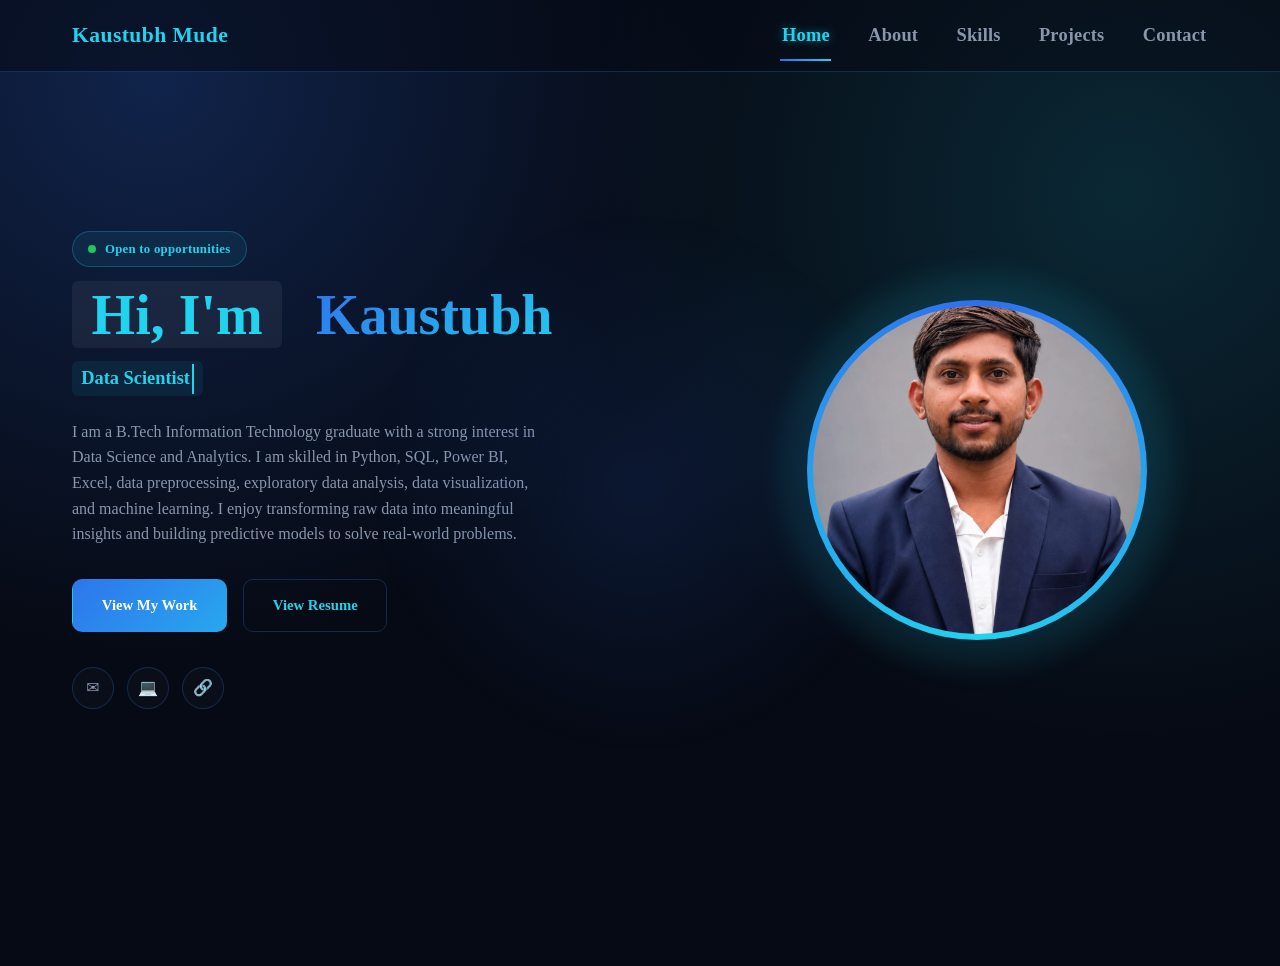
==== index.html @ b65ebd41 "Initial commit: Kaustubh Mude portfolio website" ====
<!DOCTYPE html>
<html lang="en">

<head>
    <meta charset="UTF-8">
    <meta name="viewport" content="width=device-width, initial-scale=1.0">
    <title>Kaustubh Mude | Aspiring Data Scientist & Data Analyst</title>
    <link rel="preconnect" href="https://fonts.googleapis.com">
    <link rel="preconnect" href="https://fonts.gstatic.com" crossorigin>
    <link href="https://fonts.googleapis.com/css2?family=Poppins:wght@400;500;600;700;800&family=Inter:wght@400;500;600;700&display=swap" rel="stylesheet">
    <link rel="stylesheet" href="style.css">
    <style>
      /* Ensure the hero photo is perfectly centered inside the ring */
      .hero-visual{
        width:100%;
      }
      .photo-ring-wrap{
        display:flex;
        align-items:center;
        justify-content:center;
        width:100%;
      }
      .photo-ring-inner img{
        width:100%;
        height:100%;
        object-fit:cover;
        object-position:center center;
      }
    </style>
</head>

<body>

    <!-- Cursor spotlight glow -->
    <div class="spotlight-cursor" id="spotlightCursor"></div>

    <!-- Navigation -->
    <nav class="topnav">
        <div class="nav-inner">

            <div class="logo">
                Kaustubh Mude<span></span>
            </div>

            <button class="nav-toggle" id="navToggle" aria-label="Menu">
                <span></span>
                <span></span>
                <span></span>
            </button>

            <div class="nav-links" id="navLinks">
                <a href="index.html" class="active">Home</a>
                <a href="about.html">About</a>
                <a href="skills.html">Skills</a>
                <a href="projects.html">Projects</a>
                <a href="contact.html">Contact</a>
            </div>

        </div>
    </nav>

    <!-- Hero Section -->
    <div class="page">

        <section class="hero-split">

            <!-- Left Section -->
            <div class="hero-text">

                <div class="status-badge">
                    <span class="status-dot"></span>
                    Open to opportunities
                </div>

                <h1>
                    <span class="hl">Hi, I'm</span>
                    <span class="hl grad">Kaustubh</span>
                </h1>

                <div class="role">
                    <span class="role-type" id="roleType"></span>
                </div>

                <p class="tag">
                    I am a B.Tech Information Technology graduate with a strong interest in Data Science and Analytics. I am skilled in Python, SQL, Power BI, Excel, data preprocessing, exploratory data analysis, data visualization, and machine learning. I enjoy transforming raw data into meaningful insights and building predictive models to solve real-world problems.
                </p>

                               <div class="hero-btns">

                    <a href="projects.html" class="btn btn-primary btn-magnetic">
                        View My Work
                    </a>

                    <a href="Kaustubh_Mude_Resume.pdf"
                        class="btn btn-ghost btn-magnetic"
                        target="_blank"
                        rel="noopener">
                        View Resume
                    </a>

                </div>

                <div class="mini-terminal">
                    <div class="terminal-dots"><span></span><span></span><span></span></div>
                    <div class="terminal-body" id="terminalBody"></div>
                </div>

                <div class="social-row">

                    <a href="mailto:kaustubhmude@05gmail.com" title="Email">
                        ✉️
                    </a>

                    <a href="https://github.com/kaustubhmude"
                        target="_blank"
                        rel="noopener"
                        title="GitHub">
                        💻
                    </a>

                    <a href="https://www.linkedin.com/in/kaustubhmude/"
                        target="_blank"
                        rel="noopener"
                        title="LinkedIn">
                        🔗
                    </a>

                </div>

            </div>

            <!-- Right Section -->
            <div class="hero-visual">

                <div class="photo-ring-wrap">
                    <div class="photo-ring">
                        <div class="photo-ring-inner">
                            <img src="profile.jpeg" alt="Kaustubh Mude">
                        </div>
                    </div>
                </div>

            </div>

        </section>

    </div>

    <!-- Footer -->
    <footer>
    </footer>

    <!-- Scripts -->
    <script>
        // Mobile nav toggle
        const toggle = document.getElementById("navToggle");
        const links = document.getElementById("navLinks");

        toggle.addEventListener("click", () => {
            links.classList.toggle("open");
            toggle.classList.toggle("open");
        });

        // Cursor spotlight glow
        const spotlight = document.getElementById('spotlightCursor');
        document.addEventListener('mousemove', (e) => {
            spotlight.style.setProperty('--x', e.clientX + 'px');
            spotlight.style.setProperty('--y', e.clientY + 'px');
        });

        // Magnetic buttons
        document.querySelectorAll('.btn-magnetic').forEach(btn => {
            btn.addEventListener('mousemove', (e) => {
                const rect = btn.getBoundingClientRect();
                const x = e.clientX - rect.left - rect.width / 2;
                const y = e.clientY - rect.top - rect.height / 2;
                btn.style.transform = `translate(${x * 0.15}px, ${y * 0.3}px)`;
            });
            btn.addEventListener('mouseleave', () => {
                btn.style.transform = 'translate(0, 0)';
            });
        });

        // Typewriter role-switcher
        const roles = ["Data Scientist", "Data Analyst", "Python Developer", "Machine Learning Engineer","Data Engineer"];
        const roleEl = document.getElementById('roleType');
        let roleIndex = 0, charIndex = 0, deleting = false;

        function typeRole() {
            const current = roles[roleIndex];
            if (!deleting) {
                roleEl.textContent = current.slice(0, charIndex + 1);
                charIndex++;
                if (charIndex === current.length) {
                    deleting = true;
                    setTimeout(typeRole, 1400);
                    return;
                }
            } else {
                roleEl.textContent = current.slice(0, charIndex - 1);
                charIndex--;
                if (charIndex === 0) {
                    deleting = false;
                    roleIndex = (roleIndex + 1) % roles.length;
                }
            }
            setTimeout(typeRole, deleting ? 45 : 90);
        }
        typeRole();
    </script>

</body>

</html>
---- style.css ----
*,*::before,*::after{box-sizing:border-box;margin:0;padding:0;}
:root{
  --bg:#060a14;
  --card:rgba(15,22,40,0.65);
  --border:rgba(59,130,246,0.25);
  --blue:#2F6FED;
  --cyan:#22d3ee;
  --text:#22d3ee;
  --muted:#8996ac;
  --grad:linear-gradient(135deg,#2F6FED,#22d3ee);
  --grad-soft:linear-gradient(135deg,rgba(47,111,237,0.9),rgba(34,211,238,0.9));

  /* Typography Scale */
  --font-heading:'Times New Roman', system-ui, sans-serif;
  --font-body:'Times New Roman', system-ui, sans-serif;

  --fs-h1: clamp(2.1rem, 6vw, 3.5rem);
  --fs-h2: clamp(1.5rem, 4vw, 2rem);
  --fs-h3: clamp(1rem, 2.4vw, 1.15rem);
  --fs-body: clamp(0.92rem, 1.6vw, 1rem);
  --fs-small: 0.875rem;
  --fs-xsmall: 0.75rem;

  --fw-bold: 700;
  --fw-semibold: 600;
  --fw-regular: 400;

  /* Fluid spacing — tightened so sections don't feel too far apart while scrolling */
  --space-section: clamp(2rem, 4vw, 3rem);
  --space-card: clamp(1.4rem, 3vw, 2.2rem);

  /* Motion */
  --ease: cubic-bezier(.4,0,.2,1);
}

h1, h2, h3, h4, .logo, .role, .edu-degree, .card h3{
  font-family: var(--font-heading);
}

p, a, span, li, .tag, .muted{
  font-family: var(--font-body);
}

h1{ font-size: var(--fs-h1); font-weight: var(--fw-bold); }
h2{ font-size: var(--fs-h2); font-weight: var(--fw-bold); }
h3{ font-size: var(--fs-h3); font-weight: var(--fw-semibold); }
p, body{ font-size: var(--fs-body); font-weight: var(--fw-regular); }
.eyebrow, .card-tag, .edu-year{ font-size: var(--fs-xsmall); }

/* scroll-behavior set to auto — Lenis (JS) now handles smooth scrolling.
   Leaving this as "smooth" causes native + Lenis scroll to fight each other,
   producing jerky speed and inconsistent section gaps. */
html{scroll-behavior:auto;}

body{
  background:
    radial-gradient(circle at 12% 8%, rgba(47,111,237,0.25) 0%, transparent 40%),
    radial-gradient(circle at 88% 20%, rgba(34,211,238,0.15) 0%, transparent 40%),
    var(--bg);
  color:var(--text);
  font-family:'Times New Roman',system-ui,-apple-system,sans-serif;
  line-height:1.6;
  min-height:100vh;
  overflow-x:hidden;
}
::selection{background:var(--blue);color:#fff;}
a{color:inherit;}
img{max-width:100%;display:block;}

/* Respect reduced-motion preference */
@media (prefers-reduced-motion: reduce){
  *{ animation-duration:0.01ms !important; animation-iteration-count:1 !important; transition-duration:0.01ms !important; scroll-behavior:auto !important; }
}

/* ===== LENIS SMOOTH SCROLL SUPPORT ===== */
/* Lenis adds these classes/attributes to <html> — keep native overscroll
   from double-bouncing against Lenis's own inertia. */
html.lenis, html.lenis body{
  height:auto;
}
html.lenis.lenis-smooth{
  scroll-behavior:auto !important;
}
html.lenis.lenis-smooth [data-lenis-prevent]{
  overscroll-behavior:contain;
}
html.lenis.lenis-stopped{
  overflow:hidden;
}
/* Elements Lenis measures/transforms — avoids sub-pixel jitter during scroll */
.lenis iframe{
  pointer-events:none;
}

/* ===== TOP NAV ===== */
.topnav{
  position:fixed; top:0; left:0; width:100%; z-index:200;
  background:rgba(6,10,20,0.55);
  border-bottom:1px solid var(--border);
  backdrop-filter:blur(14px);
  -webkit-backdrop-filter:blur(14px);
}
.nav-inner{
  max-width:1200px; margin:0 auto;
  padding:1rem clamp(1.2rem, 4vw, 2rem);
  display:flex; align-items:center; justify-content:space-between;
}
.logo{ font-size:clamp(1.15rem,2.5vw,1.35rem); font-weight:800; letter-spacing:.02em; }
.logo span{ color:var(--cyan); }
.nav-links{ display:flex; gap:clamp(1.2rem,3vw,2.2rem); align-items:center; }
.nav-links a{
  text-decoration:none; color:var(--muted); font-weight:700; font-size:clamp(0.95rem,1.6vw,1.15rem);
  padding:.3rem .1rem; transition:color .2s var(--ease); position:relative; letter-spacing:.01em;
}
.nav-links a::after{
  content:''; position:absolute; left:0; bottom:-6px; width:0; height:2px;
  background:var(--grad); transition:width .25s var(--ease);
}
.nav-links a:hover{ color:var(--text); }
.nav-links a:hover::after{ width:100%; }
.nav-links a.active{ color:var(--cyan); }
.nav-links a.active::after{ width:100%; }

/* Animated hamburger -> X */
.nav-toggle{
  display:none; flex-direction:column; justify-content:center; gap:5px;
  width:40px; height:40px; background:none; border:none; cursor:pointer;
  padding:6px; position:relative; z-index:210;
}
.nav-toggle span{
  width:24px; height:2px; background:var(--text); border-radius:2px;
  transition:transform .3s var(--ease), opacity .3s var(--ease);
  transform-origin:center;
}
.nav-toggle.open span:nth-child(1){ transform:translateY(7px) rotate(45deg); }
.nav-toggle.open span:nth-child(2){ opacity:0; }
.nav-toggle.open span:nth-child(3){ transform:translateY(-7px) rotate(-45deg); }

/* ===== PAGE WRAPPER ===== */
.page{
  max-width:1200px; margin:0 auto;
  padding:110px clamp(1.2rem, 4vw, 2rem) var(--space-section);
}

/* ===== GLOW CARD (reused block) ===== */
.glow-card{
  background:var(--card);
  border:1px solid var(--border);
  border-radius:26px;
  padding:var(--space-card) clamp(1.4rem,4vw,2.2rem);
  backdrop-filter:blur(14px);
  -webkit-backdrop-filter:blur(14px);
  box-shadow:0 0 40px rgba(47,111,237,0.08);
}

/* ===== HOME / HERO ===== */
.hero-split{
  display:grid; grid-template-columns:1.15fr .85fr; gap:clamp(2rem,5vw,3rem);
  align-items:center; min-height:calc(100vh - 180px);
}
.hero-text .eyebrow{
  display:inline-block; color:var(--cyan); font-weight:700; font-size:.85rem;
  letter-spacing:.08em; text-transform:uppercase; margin-bottom:1rem;
}
.hero-text h1{
  font-size:clamp(2.1rem,6vw,3.5rem); font-weight:800; line-height:1.15;
}
.hero-text h1 .hl{
  background:rgba(255,255,255,0.06); padding:.05em .35em; border-radius:6px;
  box-decoration-break:clone; -webkit-box-decoration-break:clone;
}
.hero-text h1 .grad{
  background:var(--grad); -webkit-background-clip:text; background-clip:text; color:transparent;
}
.hero-text .role{
  display:inline-block; margin-top:.9rem; font-size:clamp(1rem,2vw,1.15rem); font-weight:700; color:var(--cyan);
  background:rgba(34,211,238,0.08); padding:.15em .5em; border-radius:6px;
  box-decoration-break:clone; -webkit-box-decoration-break:clone;
}
.hero-text p.tag{ margin-top:1.4rem; max-width:480px; color:var(--muted); }
.hero-btns{ display:flex; gap:1rem; margin-top:2rem; flex-wrap:wrap; }

/* ===== BUTTONS (new, more responsive + attractive) ===== */
.btn{
  position:relative;
  padding:.85rem 1.8rem; border-radius:10px; font-weight:600; font-size:clamp(0.85rem,1.6vw,0.92rem);
  text-decoration:none; cursor:pointer; border:1px solid transparent;
  transition:transform .25s var(--ease), box-shadow .25s var(--ease), border-color .25s var(--ease), color .25s var(--ease);
  display:inline-flex; align-items:center; justify-content:center; gap:.5rem;
  overflow:hidden; isolation:isolate; white-space:nowrap;
}
.btn:focus-visible{ outline:2px solid var(--cyan); outline-offset:3px; }

.btn-primary{
  background:var(--grad); color:#fff;
  background-size:200% 200%;
  background-position:0% 50%;
}
.btn-primary::before{
  content:''; position:absolute; inset:0; z-index:-1;
  background:linear-gradient(120deg, transparent 20%, rgba(255,255,255,0.35) 45%, transparent 70%);
  transform:translateX(-120%);
  transition:transform .6s var(--ease);
}
.btn-primary:hover::before{ transform:translateX(120%); }
.btn-primary:hover{
  box-shadow:0 0 24px rgba(47,111,237,0.55);
  transform:translateY(-2px);
  background-position:100% 50%;
}
.btn-primary:active{ transform:translateY(0) scale(.98); }

.btn-ghost{
  border-color:var(--border); color:var(--text); background:transparent;
}
.btn-ghost::after{
  content:''; position:absolute; inset:0; z-index:-1; border-radius:inherit;
  background:var(--grad); opacity:0; transition:opacity .3s var(--ease);
}
.btn-ghost:hover{ border-color:transparent; color:#fff; transform:translateY(-2px); }
.btn-ghost:hover::after{ opacity:1; }
.btn-ghost:active{ transform:translateY(0) scale(.98); }

.social-row{ display:flex; gap:.8rem; margin-top:2.2rem; flex-wrap:wrap; }
.social-row a{
  width:42px; height:42px; border-radius:50%; border:1px solid var(--border);
  display:flex; align-items:center; justify-content:center; color:var(--muted);
  text-decoration:none; font-size:1rem; transition:all .25s var(--ease); background:rgba(255,255,255,0.02);
}
.social-row a:hover{
  color:#fff; border-color:transparent; background:var(--grad);
  box-shadow:0 0 16px rgba(47,111,237,0.5); transform:translateY(-3px) rotate(6deg);
}

.hero-visual{ position:relative; display:flex; align-items:center; justify-content:center; }
.hero-visual::before{
  content:''; position:absolute;
  width:min(410px, 78vw); height:min(410px, 78vw); border-radius:50%;
  background:radial-gradient(circle, rgba(47,111,237,0.35), rgba(34,211,238,0.12) 60%, transparent 75%);
  filter:blur(10px); z-index:0;
}
.photo-ring{
  position:relative; z-index:1;
  width:min(340px, 60vw); max-width:100%;
  aspect-ratio:1/1;
  border-radius:50%; padding:6px;
  background:conic-gradient(from 0deg, var(--blue), var(--cyan), var(--blue));
  animation:ringGlow 4s ease-in-out infinite;
}
@keyframes ringGlow{
  0%,100%{ box-shadow:0 0 30px rgba(47,111,237,0.4); }
  50%{ box-shadow:0 0 55px rgba(34,211,238,0.65); }
}
.photo-ring-inner{
  width:100%; height:100%; border-radius:50%; overflow:hidden; background:#0d1526;
}
.photo-ring-inner img{ width:100%; height:100%; object-fit:cover; }

/* ===== SECTION HEADS ===== */
.head{ text-align:center; margin-bottom:2.2rem; }
.head h2{ font-size:clamp(1.5rem,4vw,1.9rem); font-weight:700; }
.head h2 span{ background:var(--grad); -webkit-background-clip:text; background-clip:text; color:transparent; }
.head p{ color:var(--muted); margin-top:.4rem; font-size:.92rem; }

/* ===== ABOUT ===== */
.about-grid{ display:grid; grid-template-columns:.8fr 1.2fr; gap:clamp(1.6rem,4vw,2.5rem); align-items:start; }
.about-photo{ width:100%; border-radius:20px; overflow:hidden; border:1px solid var(--border); }
.about-photo img{ width:100%; height:100%; object-fit:cover; }
.about-text p{ color:var(--muted); margin-bottom:1rem; }
.edu-item{ padding:1rem 0; border-bottom:1px solid var(--border); display:flex; flex-direction:column; gap:.15rem; }
.edu-item:last-child{ border-bottom:none; }
.edu-year{ font-size:.75rem; color:var(--cyan); text-transform:uppercase; letter-spacing:.06em; }
.edu-degree{ font-size:clamp(0.95rem,2vw,1.05rem); font-weight:700; margin-top:.2rem; }
.edu-school{ font-size:.9rem; color:var(--muted); font-style:italic; }
.about-section-gap{ margin-top:2.5rem; }

/* ===== SKILLS ===== */
.skills-inner{ display:grid; grid-template-columns:1fr 1.2fr; gap:clamp(1.6rem,4vw,2.5rem); align-items:start; }
.skills-intro p{ color:var(--muted); font-size:.92rem; }
.skill-row{ margin-bottom:1.1rem; }
.skill-row:last-child{ margin-bottom:0; }
.skill-row .label{ display:flex; justify-content:space-between; align-items:baseline; font-size:.9rem; margin-bottom:.4rem; }
.skill-row .label b{ color:var(--cyan); font-weight:600; }
.track{ height:8px; background:#0d1526; border-radius:6px; overflow:hidden; }
.fill{
  height:100%; border-radius:6px; background:var(--grad); width:0;
  transition:width 1.2s var(--ease); box-shadow:0 0 10px rgba(34,211,238,0.5);
  position:relative; overflow:hidden;
}
.fill::after{
  content:''; position:absolute; inset:0;
  background:linear-gradient(90deg, transparent, rgba(255,255,255,0.4), transparent);
  animation:shimmer 2.4s ease-in-out infinite;
}
@keyframes shimmer{
  0%{ transform:translateX(-100%); }
  100%{ transform:translateX(100%); }
}

/* ===== PORTFOLIO ===== */
.projects-grid{
  display:grid;
  grid-template-columns:repeat(auto-fit, minmax(min(100%, 280px), 1fr));
  gap:clamp(1rem,3vw,1.4rem);
  align-items:stretch;
}
.card{
  background:#0b1224; border:1px solid var(--border); border-radius:16px;
  overflow:hidden; transition:transform .3s var(--ease), border-color .3s var(--ease), box-shadow .3s var(--ease);
  display:flex; flex-direction:column;
}
.card:hover{ transform:translateY(-4px); border-color:var(--blue); box-shadow:0 12px 30px rgba(47,111,237,0.2); }
.card-banner{
  height:110px; background:linear-gradient(135deg, rgba(47,111,237,0.35), rgba(34,211,238,0.35));
  display:flex; align-items:center; justify-content:center; font-size:1.7rem; flex-shrink:0;
}
.card-body{ padding:clamp(1rem,3vw,1.2rem); display:flex; flex-direction:column; flex:1; }
.card-tag{ font-size:.7rem; text-transform:uppercase; letter-spacing:.07em; color:var(--cyan); font-weight:700; margin-bottom:.4rem; }
.card h3{ font-size:clamp(0.95rem,2vw,1.02rem); margin-bottom:.5rem; }
.card p{ font-size:.85rem; color:var(--muted); margin-bottom:.9rem; flex:1; }
.pills{ display:flex; flex-wrap:wrap; gap:.35rem; margin-top:auto; }
.pill{ background:#0d1526; border:1px solid var(--border); color:var(--muted); font-size:.7rem; padding:.2rem .55rem; border-radius:6px; }

.card-impact{
  display:flex; align-items:center; gap:.4rem;
  font-size:.82rem; font-weight:600; color:var(--cyan);
  background:rgba(34,211,238,0.08); border:1px solid rgba(34,211,238,0.25);
  border-radius:8px; padding:.5rem .7rem; margin-bottom:.9rem;
}
.card-impact::before{ content:"📈"; font-size:.9rem; }

.card-links{ display:flex; gap:.7rem; margin-top:auto; padding-top:.9rem; flex-wrap:wrap; }
.card-links a{
  flex:1 1 120px; text-align:center; font-size:.82rem; font-weight:600;
  text-decoration:none; padding:.55rem .8rem; border-radius:8px;
  transition:transform .2s var(--ease), box-shadow .2s var(--ease), border-color .2s var(--ease), color .2s var(--ease);
}
.card-links .demo-link{ background:var(--grad); color:#fff; }
.card-links .demo-link:hover{ box-shadow:0 0 16px rgba(47,111,237,0.5); transform:translateY(-2px); }
.card-links .code-link{ border:1px solid var(--border); color:var(--text); background:transparent; }
.card-links .code-link:hover{ border-color:var(--blue); color:var(--cyan); }

.project-link{
    display:inline-block;
    margin-top:18px;
    font-size:1rem;
    font-weight:700;
    color:var(--text);
    text-decoration:none;
    border-bottom:2px solid var(--blue);
    padding-bottom:3px;
    transition:all .3s var(--ease);
}
.project-link:hover{
    color:var(--cyan);
    border-color:var(--cyan);
    transform:translateX(6px);
}

/* ===== CONTACT ===== */
/* ===== CONTACT ===== */

.contact-box{ text-align:center; display:flex; flex-direction:column; align-items:center; }

.contact-sub{ color:var(--muted); font-size:var(--fs-intro); margin-top:.5rem; }

.contact-links{ display:flex; gap:1.2rem; justify-content:center; margin-top:1.8rem; flex-wrap:wrap; }

.contact-links a{

  text-decoration:none; font-weight:600; font-size:.92rem;

  display:flex; align-items:center; gap:.4rem;

  padding:.75rem 1.4rem; border:1px solid var(--border); border-radius:10px;

  transition:all var(--dur-fast) var(--ease);

}

.contact-links a:hover{ border-color:var(--blue); color:var(--cyan); box-shadow:0 0 16px rgba(47,111,237,0.25); transform:translateY(-2px); }



footer{ text-align:center; color:var(--muted); font-size:.82rem; padding:2.5rem 1rem 3rem; }

/* ===== RESPONSIVE BREAKPOINTS ===== */

/* Large tablets / small laptops */
@media(max-width:1024px){
  .page{ padding-top:120px; }
  .hero-split{ gap:2rem; }
}

/* Small laptops — collapse hero to a single centered column so the
   photo ring and text never feel cramped or get clipped. */
@media(max-width:1024px) and (min-width:861px){
  .hero-split{ grid-template-columns:1fr; text-align:center; min-height:auto; padding-top:1rem; gap:2.5rem; }
  .hero-btns, .social-row{ justify-content:center; }
  .hero-text p.tag{ margin-left:auto; margin-right:auto; }
  .hero-visual{ order:-1; }
}

/* Tablets */
@media(max-width:860px){
  .hero-split{ grid-template-columns:1fr; text-align:center; min-height:auto; padding-top:1rem; }
  .hero-btns, .social-row{ justify-content:center; }
  .hero-text p.tag{ margin-left:auto; margin-right:auto; }
  .about-grid{ grid-template-columns:1fr; }
  .skills-inner{ grid-template-columns:1fr; }
  .hero-visual{ order:-1; }
}

/* Mobile nav */
@media(max-width:700px){
  .nav-links{
    position:absolute; top:100%; left:0; width:100%; flex-direction:column;
    background:rgba(6,10,20,0.97); padding:1.2rem clamp(1.2rem,4vw,2rem); gap:1.2rem;
    border-bottom:1px solid var(--border);
    max-height:0; overflow:hidden; opacity:0;
    transition:max-height .35s var(--ease), opacity .3s var(--ease);
  }
  .nav-links.open{ display:flex; max-height:400px; opacity:1; }
  .nav-toggle{ display:flex; }
  .page{ padding-top:100px; }
  .btn{ width:100%; }
  .hero-btns{ flex-direction:column; align-items:stretch; }
}

/* Small phones */
@media(max-width:480px){
  .page{ padding-left:1.2rem; padding-right:1.2rem; }
  .hero-text p.tag{ font-size:0.92rem; }
  .glow-card{ padding:1.6rem 1.2rem; border-radius:18px; }
  .photo-ring{ width:min(260px, 70vw); }
  .card-links{ flex-direction:column; }
  .card-links a{ flex:1 1 auto; }
  .social-row a{ width:38px; height:38px; }
}

/* Very small phones */
@media(max-width:380px){
  .logo{ font-size:1.05rem; }
  .nav-inner{ padding:.85rem 1rem; }
  .btn{ padding:.75rem 1.3rem; }
}

/* =========================================================
   NEW HERO FEATURES
   ========================================================= */

/* 1) Cursor spotlight glow — put one <div class="spotlight-cursor"></div>
      right after <body> opening tag */
.spotlight-cursor{
  pointer-events:none;
  position:fixed; inset:0; z-index:5;
  background:radial-gradient(600px circle at var(--x,50%) var(--y,50%), rgba(47,111,237,0.14), transparent 45%);
  transition:background .12s linear;
}
@media(max-width:700px){ .spotlight-cursor{ display:none; } } /* no hover on touch devices */

/* 2) Magnetic buttons — add class "btn-magnetic" alongside .btn-primary/.btn-ghost */
.btn-magnetic{ will-change:transform; }

/* 3) Typewriter role-switcher — wrap the changing word in <span class="role-type" id="roleType"></span> */
.role-type{
  display:inline-block; position:relative; min-height:1.3em;
  border-right:2px solid var(--cyan);
  animation:blink-caret .75s step-end infinite;
  padding-right:2px;
}
@keyframes blink-caret{ 50%{ border-color:transparent; } }

/* 4) Live status badge */
.status-badge{
  display:inline-flex; align-items:center; gap:.55rem;
  background:rgba(34,211,238,0.08); border:1px solid rgba(34,211,238,0.25);
  padding:.4rem .95rem; border-radius:999px; font-size:.8rem; font-weight:700;
  color:var(--cyan); margin-bottom:1rem; letter-spacing:.02em;
}
.status-dot{
  width:8px; height:8px; border-radius:50%; background:#22c55e; flex-shrink:0;
  animation:pulse-dot 2s infinite;
}
@keyframes pulse-dot{
  0%{ box-shadow:0 0 0 0 rgba(34,197,94,0.55); }
  70%{ box-shadow:0 0 0 9px rgba(34,197,94,0); }
  100%{ box-shadow:0 0 0 0 rgba(34,197,94,0); }
}

/* 5) 3D tilt photo — wrap .photo-ring in <div class="photo-ring-wrap"> */
.photo-ring-wrap{ perspective:900px; }
.photo-ring-wrap .photo-ring{
  transition:transform .15s ease-out;
  transform-style:preserve-3d;
}

/* 8) Floating tech-stack badges around hero photo */
/* Floating tech icon chips around hero photo */
.tech-orbit{
  position:absolute; inset:0; pointer-events:none; z-index:2;
}

.tech-badge{
  position:absolute;
  width:58px; height:58px;
  display:flex; align-items:center; justify-content:center;
  background:#0d1526;
  border:1px solid var(--border);
  border-radius:18px;
  font-size:1.7rem;
  box-shadow:0 10px 26px rgba(0,0,0,0.45);
  animation:float-badge 6s ease-in-out infinite;
}

.tech-badge:hover{
  transform:translateY(-6px) scale(1.08);
  box-shadow:0 14px 32px rgba(47,111,237,0.4);
}

@keyframes float-badge{
  0%,100%{ transform:translateY(0); }
  50%{ transform:translateY(-14px); }
}

.deco-dot{
  position:absolute;
  border-radius:50%;
  background:rgba(255,255,255,0.06);
  border:1px solid rgba(255,255,255,0.08);
  animation:float-badge 7s ease-in-out infinite;
}

@media(max-width:860px){
  .tech-orbit{ display:none; }
}

/* Scroll progress bar */
.scroll-progress{
  position:fixed; top:0; left:0; height:3px; width:0%;
  background:var(--grad); z-index:999; transition:width .1s linear;
}

/* Page fade-in on load */
body{ animation:pageFadeIn .5s ease both; }
@keyframes pageFadeIn{
  from{ opacity:0; transform:translateY(8px); }
  to{ opacity:1; transform:translateY(0); }
}

/* Back to top button */
.back-to-top{
  position:fixed; bottom:24px; right:24px; z-index:150;
  width:46px; height:46px; border-radius:50%;
  background:var(--grad); color:#fff; border:none; cursor:pointer;
  display:flex; align-items:center; justify-content:center; font-size:1.1rem;
  box-shadow:0 8px 22px rgba(47,111,237,0.4);
  opacity:0; visibility:hidden; transform:translateY(10px);
  transition:all .3s var(--ease);
}
.back-to-top.show{ opacity:1; visibility:visible; transform:translateY(0); }
.back-to-top:hover{ transform:translateY(-4px); box-shadow:0 12px 28px rgba(47,111,237,0.55); }

/* Theme toggle (light mode override) */
.theme-toggle{
  width:42px; height:42px; border-radius:50%; border:1px solid var(--border);
  background:transparent; color:var(--text); cursor:pointer; font-size:1.1rem;
  display:flex; align-items:center; justify-content:center; transition:.2s;
}
.theme-toggle:hover{ border-color:var(--blue); color:var(--cyan); }

body.light-mode{
  --bg:#f4f7fc;
  --card:rgba(255,255,255,0.75);
  --border:rgba(47,111,237,0.18);
  --text:#101828;
  --muted:#5b6577;
}

/* =========================================================
   ABOUT PAGE
   ========================================================= */

/* Timeline */
.timeline{ position:relative; margin-top:2rem; padding-left:2rem; }
.timeline::before{
  content:''; position:absolute; left:6px; top:0; bottom:0; width:2px;
  background:var(--border);
}
.timeline-fill{
  position:absolute; left:6px; top:0; width:2px; height:0%;
  background:var(--grad); transition:height .3s ease;
}
.timeline-item{
  position:relative; margin-bottom:2.2rem; opacity:0; transform:translateX(-14px);
  transition:opacity .5s ease, transform .5s ease;
}
.timeline-item.in-view{ opacity:1; transform:translateX(0); }
.timeline-dot{
  position:absolute; left:-2rem; top:4px; width:14px; height:14px; border-radius:50%;
  background:#0d1526; border:2px solid var(--border); transition:.3s;
}
.timeline-item.in-view .timeline-dot{
  background:var(--cyan); border-color:var(--cyan); box-shadow:0 0 12px rgba(34,211,238,0.6);
}
.timeline-year{ font-size:.75rem; color:var(--cyan); text-transform:uppercase; letter-spacing:.06em; }
.timeline-title{ font-size:1.05rem; font-weight:700; margin-top:.2rem; }
.timeline-sub{ font-size:.88rem; color:var(--muted); font-style:italic; }

/* Pulsing resume button */
.btn-pulse{ animation:pulseGlow 2.2s ease-in-out infinite; }
@keyframes pulseGlow{
  0%,100%{ box-shadow:0 0 0 0 rgba(47,111,237,0.5); }
  50%{ box-shadow:0 0 0 10px rgba(47,111,237,0); }
}

/* Flip card */
.flip-card{ perspective:1000px; width:100%; max-width:320px; aspect-ratio:1/1; margin:0 auto; }
.flip-inner{
  position:relative; width:100%; height:100%; transition:transform .6s var(--ease);
  transform-style:preserve-3d;
}
.flip-card:hover .flip-inner{ transform:rotateY(180deg); }
.flip-front, .flip-back{
  position:absolute; inset:0; backface-visibility:hidden; border-radius:20px;
  overflow:hidden; border:1px solid var(--border);
}
.flip-front img{ width:100%; height:100%; object-fit:cover; }
.flip-back{
  background:var(--card); backdrop-filter:blur(14px); transform:rotateY(180deg);
  display:flex; flex-direction:column; justify-content:center; padding:1.5rem; gap:.8rem;
}
.flip-back h4{ color:var(--cyan); font-size:.95rem; margin-bottom:.4rem; }
.flip-back p{ font-size:.85rem; color:var(--muted); }

/* =========================================================
   SKILLS PAGE
   ========================================================= */

/* Tabs */
.skill-tabs{ display:flex; gap:.6rem; margin-bottom:1.6rem; flex-wrap:wrap; }
.skill-tab{
  padding:.55rem 1.1rem; border-radius:999px; border:1px solid var(--border);
  background:transparent; color:var(--muted); font-weight:600; font-size:.85rem;
  cursor:pointer; transition:.25s;
}
.skill-tab:hover{ color:var(--text); border-color:var(--blue); }
.skill-tab.active{ background:var(--grad); color:#fff; border-color:transparent; }
.skill-panel{ display:none; }
.skill-panel.active{ display:block; animation:pageFadeIn .35s ease both; }

/* Tooltip on skill bars */
.skill-row{ position:relative; }
.skill-row .tooltip{
  position:absolute; bottom:100%; left:0; margin-bottom:.5rem;
  background:#0d1526; border:1px solid var(--border); color:var(--text);
  font-size:.75rem; padding:.45rem .7rem; border-radius:8px; white-space:nowrap;
  opacity:0; pointer-events:none; transform:translateY(4px);
  transition:opacity .2s, transform .2s; z-index:10;
}
.skill-row:hover .tooltip{ opacity:1; transform:translateY(0); }

/* Radar chart container */
.radar-wrap{ max-width:420px; margin:2rem auto 0; }

/* =========================================================
   PROJECTS PAGE
   ========================================================= */

.filter-row{ display:flex; gap:.6rem; margin-bottom:1.6rem; flex-wrap:wrap; }
.filter-btn{
  padding:.5rem 1.05rem; border-radius:999px; border:1px solid var(--border);
  background:transparent; color:var(--muted); font-size:.82rem; font-weight:600;
  cursor:pointer; transition:.25s;
}
.filter-btn:hover{ color:var(--text); border-color:var(--blue); }
.filter-btn.active{ background:var(--grad); color:#fff; border-color:transparent; }
.card{ display:none; } /* hidden by default, JS shows matching ones */
.card.show{ display:flex; animation:pageFadeIn .35s ease both; }

/* Hover preview swap */
.card-banner{ position:relative; overflow:hidden; }
.card-banner img.preview-gif{
  position:absolute; inset:0; width:100%; height:100%; object-fit:cover;
  opacity:0; transition:opacity .3s ease;
}
.card:hover .card-banner img.preview-gif{ opacity:1; }

/* GitHub stats badge */
.gh-stats{ display:flex; gap:.7rem; margin-top:.6rem; font-size:.75rem; color:var(--muted); }
.gh-stats span{ display:flex; align-items:center; gap:.25rem; }

/* =========================================================
   CONTACT PAGE
   ========================================================= */

/* Floating label inputs */
.form-group{ position:relative; margin-bottom:1.6rem; }
.form-group input, .form-group textarea{
  width:100%; padding:1rem .9rem .5rem; background:#0d1526;
  border:1px solid var(--border); border-radius:10px; color:var(--text);
  font-size:.95rem; outline:none; transition:border-color .2s;
}
.form-group input:focus, .form-group textarea:focus{ border-color:var(--blue); }
.form-group label{
  position:absolute; left:.9rem; top:1rem; color:var(--muted); font-size:.95rem;
  pointer-events:none; transition:all .2s ease;
}
.form-group input:focus + label,
.form-group input:not(:placeholder-shown) + label,
.form-group textarea:focus + label,
.form-group textarea:not(:placeholder-shown) + label{
  top:-.5rem; left:.7rem; font-size:.72rem; color:var(--cyan);
  background:var(--bg); padding:0 .3rem;
}

/* Copy email button + toast */
.copy-email-btn{
  border:1px solid var(--border); background:transparent; color:var(--text);
  padding:.5rem .9rem; border-radius:8px; font-size:.82rem; cursor:pointer; transition:.2s;
}
.copy-email-btn:hover{ border-color:var(--blue); color:var(--cyan); }
.toast{
  position:fixed; bottom:24px; left:50%; transform:translateX(-50%) translateY(20px);
  background:#0d1526; border:1px solid var(--border); color:var(--text);
  padding:.7rem 1.2rem; border-radius:10px; font-size:.85rem;
  opacity:0; pointer-events:none; transition:all .3s ease; z-index:300;
}
.toast.show{ opacity:1; transform:translateX(-50%) translateY(0); }

/* ==========================================================================
   ★ ADDITIONS BELOW
   ========================================================================== */

/* -----------------------------------------------------------
   A) BACKGROUND AMBIENCE: animated gradient, floating particles,
      neural-network lines, blob shape, moving stars
----------------------------------------------------------- */

/* A1) Animated gradient background (alternative full-page backdrop) */
.bg-animated-gradient{
  position:fixed; inset:0; z-index:-2;
  background:linear-gradient(-45deg, #060a14, #0b1a3a, #062633, #060a14);
  background-size:400% 400%;
  animation:gradientShift 16s ease infinite;
}
@keyframes gradientShift{
  0%{ background-position:0% 50%; }
  50%{ background-position:100% 50%; }
  100%{ background-position:0% 50%; }
}

/* A2) Floating particles container — populate with JS-generated <span class="particle"> */
.bg-particles{
  position:fixed; inset:0; z-index:-1; overflow:hidden; pointer-events:none;
}
.particle{
  position:absolute; bottom:-10px; border-radius:50%;
  background:radial-gradient(circle, rgba(34,211,238,0.9), rgba(47,111,237,0.1));
  animation:floatUp linear infinite;
}
@keyframes floatUp{
  0%{ transform:translateY(0) translateX(0); opacity:0; }
  10%{ opacity:.8; }
  90%{ opacity:.4; }
  100%{ transform:translateY(-110vh) translateX(20px); opacity:0; }
}

/* A3) AI neural-network animation — canvas element, JS draws nodes/lines onto it */
.bg-neural{
  position:fixed; inset:0; z-index:-1; pointer-events:none; opacity:.55;
}

/* A4) Blob animation — soft morphing shape behind hero content */
.bg-blob{
  position:fixed; z-index:-2; filter:blur(60px); opacity:.5;
  border-radius:42% 58% 65% 35% / 45% 45% 55% 55%;
  animation:blobMorph 12s ease-in-out infinite, blobDrift 18s ease-in-out infinite;
}
.blob-1{
  width:420px; height:420px; top:-100px; left:-120px;
  background:radial-gradient(circle at 30% 30%, var(--blue), transparent 70%);
}
.blob-2{
  width:380px; height:380px; bottom:-140px; right:-100px;
  background:radial-gradient(circle at 60% 60%, var(--cyan), transparent 70%);
  animation-delay:-4s, -6s;
}
@keyframes blobMorph{
  0%,100%{ border-radius:42% 58% 65% 35% / 45% 45% 55% 55%; }
  50%{ border-radius:58% 42% 35% 65% / 55% 60% 40% 45%; }
}
@keyframes blobDrift{
  0%,100%{ transform:translate(0,0) scale(1); }
  50%{ transform:translate(30px,-20px) scale(1.08); }
}

/* A5) Moving stars — small twinkling dots, populate with JS-generated <span class="star"> */
.bg-stars{ position:fixed; inset:0; z-index:-2; overflow:hidden; pointer-events:none; }
.star{
  position:absolute; width:2px; height:2px; background:#fff; border-radius:50%;
  animation:twinkle var(--dur, 3s) ease-in-out infinite, driftStar var(--drift-dur, 40s) linear infinite;
  opacity:.6;
}
@keyframes twinkle{
  0%,100%{ opacity:.15; }
  50%{ opacity:1; }
}
@keyframes driftStar{
  from{ transform:translateY(0); }
  to{ transform:translateY(-30px); }
}

/* -----------------------------------------------------------
   B) STICKY NAVBAR — active-section highlight
----------------------------------------------------------- */
.nav-links a.active{
  color:var(--cyan);
  text-shadow:0 0 10px rgba(34,211,238,0.5);
}
.topnav.scrolled{
  background:rgba(6,10,20,0.85);
  box-shadow:0 4px 24px rgba(0,0,0,0.35);
}

/* -----------------------------------------------------------
   C) SKILLS — categorized badge cards
----------------------------------------------------------- */
.skill-cat-grid{
  display:grid;
  grid-template-columns:repeat(auto-fit, minmax(min(100%, 240px), 1fr));
  gap:clamp(1rem,3vw,1.4rem);
  margin-top:1.5rem;
}
.skill-cat-card{
  background:var(--card); border:1px solid var(--border); border-radius:18px;
  padding:1.3rem 1.2rem; backdrop-filter:blur(14px); -webkit-backdrop-filter:blur(14px);
  transition:transform .3s var(--ease), border-color .3s var(--ease), box-shadow .3s var(--ease);
}
.skill-cat-card:hover{
  transform:translateY(-4px); border-color:var(--blue);
  box-shadow:0 12px 30px rgba(47,111,237,0.18);
}
.skill-cat-title{
  font-size:.95rem; font-weight:700; color:var(--cyan);
  text-transform:uppercase; letter-spacing:.05em; margin-bottom:.9rem;
  display:flex; align-items:center; gap:.5rem;
}
.badge-row{ display:flex; flex-wrap:wrap; gap:.6rem; }
.skill-badge{
  display:inline-flex; align-items:center; gap:.45rem;
  background:#0d1526; border:1px solid var(--border); color:var(--text);
  font-size:.82rem; font-weight:600; padding:.45rem .85rem; border-radius:10px;
  transition:transform .2s var(--ease), border-color .2s var(--ease), box-shadow .2s var(--ease);
}
.skill-badge i, .skill-badge svg, .skill-badge img{
  width:1.05em; height:1.05em; font-size:1.05em; flex-shrink:0;
}
.skill-badge:hover{
  transform:translateY(-3px) scale(1.04); border-color:var(--cyan);
  box-shadow:0 6px 16px rgba(34,211,238,0.3);
}

/* -----------------------------------------------------------
   D) CIRCULAR SKILL PROGRESS INDICATORS
----------------------------------------------------------- */
.circ-skill-grid{
  display:grid; grid-template-columns:repeat(auto-fit, minmax(130px,1fr));
  gap:1.4rem; margin-top:1.5rem; text-align:center;
}
.circ-skill{ position:relative; width:130px; margin:0 auto; }
.circ-skill svg{ width:100%; height:100%; transform:rotate(-90deg); }
.circ-track{
  fill:none; stroke:#0d1526; stroke-width:10;
}
.circ-fill{
  fill:none; stroke:url(#circGradient); stroke-width:10; stroke-linecap:round;
  stroke-dasharray:326.7; /* 2*PI*52 */
  stroke-dashoffset:calc(326.7 - (326.7 * var(--pct, 0) / 100));
  transition:stroke-dashoffset 1.4s var(--ease);
  filter:drop-shadow(0 0 6px rgba(34,211,238,0.5));
}
.circ-label{
  position:absolute; inset:0; display:flex; flex-direction:column;
  align-items:center; justify-content:center;
}
.circ-pct{ font-size:1.1rem; font-weight:800; color:var(--text); }
.circ-name{ font-size:.72rem; color:var(--muted); margin-top:.2rem; }

/* -----------------------------------------------------------
   E) PROJECT DETAIL MODAL POPUP
----------------------------------------------------------- */
.modal-overlay{
  position:fixed; inset:0; z-index:400;
  background:rgba(4,7,14,0.75); backdrop-filter:blur(6px); -webkit-backdrop-filter:blur(6px);
  display:flex; align-items:center; justify-content:center; padding:1.5rem;
  opacity:0; visibility:hidden; transition:opacity .3s var(--ease), visibility .3s var(--ease);
}
.modal-overlay.open{ opacity:1; visibility:visible; }
.modal-box{
  background:#0b1224; border:1px solid var(--border); border-radius:22px;
  max-width:720px; width:100%; max-height:85vh; overflow-y:auto;
  padding:clamp(1.5rem,4vw,2.2rem);
  transform:translateY(24px) scale(.97); transition:transform .35s var(--ease);
  box-shadow:0 30px 80px rgba(0,0,0,0.55);
}
.modal-overlay.open .modal-box{ transform:translateY(0) scale(1); }
.modal-close{
  position:absolute; top:1.2rem; right:1.4rem; background:transparent; border:none;
  color:var(--muted); font-size:1.6rem; line-height:1; cursor:pointer; transition:color .2s;
}
.modal-close:hover{ color:var(--cyan); }
.modal-title{ font-size:1.3rem; font-weight:800; margin-bottom:.3rem; }
.modal-subtitle{ color:var(--cyan); font-size:.85rem; font-weight:600; margin-bottom:1.2rem; }
.modal-section{ margin-bottom:1.2rem; }
.modal-section h5{
  font-size:.8rem; text-transform:uppercase; letter-spacing:.06em;
  color:var(--cyan); margin-bottom:.4rem;
}
.modal-section p{ color:var(--muted); font-size:.9rem; }
.modal-screens{
  display:grid; grid-template-columns:repeat(auto-fit,minmax(140px,1fr)); gap:.7rem; margin-top:.6rem;
}
.modal-screens img{ border-radius:10px; border:1px solid var(--border); }
.modal-metric{
  display:inline-flex; align-items:center; gap:.4rem; background:rgba(34,211,238,0.08);
  border:1px solid rgba(34,211,238,0.25); color:var(--cyan); font-weight:700;
  font-size:.85rem; padding:.4rem .8rem; border-radius:8px; margin-right:.5rem; margin-bottom:.5rem;
}
body.modal-open{ overflow:hidden; } /* lock scroll when modal is open */

/* -----------------------------------------------------------
   F) SCROLL-REVEAL / ENTRANCE ANIMATION UTILITIES
----------------------------------------------------------- */
.reveal{ opacity:0; transition:opacity .6s var(--ease), transform .6s var(--ease); }
.reveal.in-view{ opacity:1; transform:none; }

.fade-up{ transform:translateY(28px); }
.fade-down{ transform:translateY(-28px); }
.slide-left{ transform:translateX(-40px); }
.slide-right{ transform:translateX(40px); }
.zoom-in{ transform:scale(.9); }
.rotate-in{ transform:rotate(-6deg) scale(.95); }

/* Hover-lift utility, usable on any card/badge/button */
.hover-lift{ transition:transform .25s var(--ease), box-shadow .25s var(--ease); }
.hover-lift:hover{ transform:translateY(-6px); box-shadow:0 14px 32px rgba(47,111,237,0.25); }

/* Ripple button effect — add class "btn-ripple", JS injects a .ripple span on click */
.btn-ripple{ position:relative; overflow:hidden; }
.btn-ripple .ripple{
  position:absolute; border-radius:50%; transform:scale(0);
  background:rgba(255,255,255,0.5); animation:rippleAnim .6s ease-out;
  pointer-events:none;
}
@keyframes rippleAnim{
  to{ transform:scale(3); opacity:0; }
}

/* -----------------------------------------------------------
   G) CURSOR EFFECTS — custom cursor, glow, magnetic buttons
----------------------------------------------------------- */
@media(hover:hover) and (pointer:fine){
  body.custom-cursor-active{ cursor:none; }
  body.custom-cursor-active a, body.custom-cursor-active button{ cursor:none; }
}

.custom-cursor{
  position:fixed; top:0; left:0; width:32px; height:32px; border-radius:50%;
  border:1.5px solid var(--cyan); pointer-events:none; z-index:9999;
  transform:translate(-50%,-50%); transition:width .2s var(--ease), height .2s var(--ease),
    background .2s var(--ease), border-color .2s var(--ease);
  mix-blend-mode:difference;
}
.custom-cursor-dot{
  position:fixed; top:0; left:0; width:6px; height:6px; border-radius:50%;
  background:var(--cyan); pointer-events:none; z-index:9999; transform:translate(-50%,-50%);
}
body.cursor-hover .custom-cursor{
  width:54px; height:54px; background:rgba(34,211,238,0.15); border-color:transparent;
}

.cursor-glow{
  position:fixed; top:0; left:0; width:220px; height:220px; border-radius:50%;
  background:radial-gradient(circle, rgba(47,111,237,0.25), transparent 70%);
  pointer-events:none; z-index:9998; transform:translate(-50%,-50%);
  transition:opacity .3s ease; filter:blur(4px);
}

.btn-magnetic{
  transform:translate(var(--mx, 0), var(--my, 0));
  transition:transform .25s var(--ease);
}
.btn-magnetic:not(:hover){ --mx:0px; --my:0px; }

/* =========================================================
   VISIBLE THEMED SCROLLBAR — keeps the scrollbar clearly
   visible on the dark background
   ========================================================= */
html{
  scrollbar-color: var(--blue) #0a1220;
  scrollbar-width: auto;
}
::-webkit-scrollbar{
  width:12px; height:12px;
}
::-webkit-scrollbar-track{
  background:#0a1220;
}
::-webkit-scrollbar-thumb{
  background:linear-gradient(180deg, var(--blue), var(--cyan));
  border-radius:8px;
  border:2px solid #0a1220;
}
::-webkit-scrollbar-thumb:hover{
  background:var(--cyan);
}
@media(max-width:700px){
  /* Mobile browsers use overlay scrollbars by default; keep them slim */
  ::-webkit-scrollbar{ width:6px; height:6px; }
}
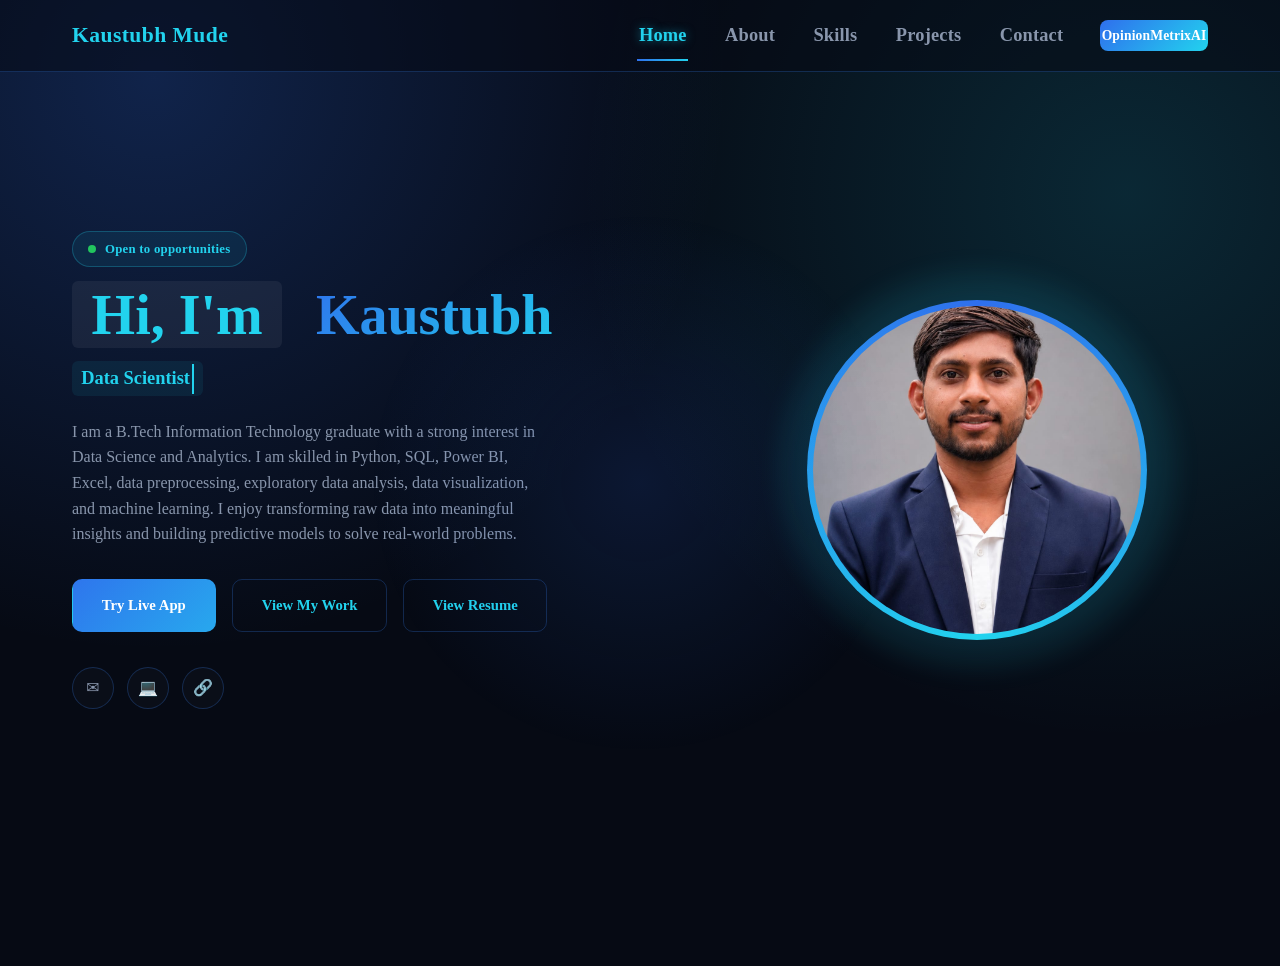
==== commit b039eff4: "Add OpinionMetrixAI project and cross-page live app links" ====
--- a/index.html
+++ b/index.html
@@ -54,6 +54,7 @@
                 <a href="skills.html">Skills</a>
                 <a href="projects.html">Projects</a>
                 <a href="contact.html">Contact</a>
+                <a href="https://opinionmetrixai.onrender.com" target="_blank" rel="noopener" class="nav-highlight">OpinionMetrixAI</a>
             </div>
 
         </div>
@@ -87,7 +88,14 @@
 
                                <div class="hero-btns">
 
-                    <a href="projects.html" class="btn btn-primary btn-magnetic">
+                    <a href="https://opinionmetrixai.onrender.com"
+                        class="btn btn-primary btn-magnetic"
+                        target="_blank"
+                        rel="noopener">
+                        Try Live App
+                    </a>
+
+                    <a href="projects.html" class="btn btn-ghost btn-magnetic">
                         View My Work
                     </a>
 
--- a/style.css
+++ b/style.css
@@ -120,6 +120,17 @@
 .nav-links a:hover::after{ width:100%; }
 .nav-links a.active{ color:var(--cyan); }
 .nav-links a.active::after{ width:100%; }
+
+.nav-highlight{
+  background:var(--grad); color:#fff !important; padding:.35rem .85rem; border-radius:8px;
+  font-size:.85rem !important; letter-spacing:.02em;
+  transition:box-shadow .25s var(--ease), transform .25s var(--ease) !important;
+}
+.nav-highlight::after{ display:none !important; }
+.nav-highlight:hover{
+  box-shadow:0 0 18px rgba(47,111,237,0.55); transform:translateY(-2px);
+  color:#fff !important;
+}
 
 /* Animated hamburger -> X */
 .nav-toggle{
